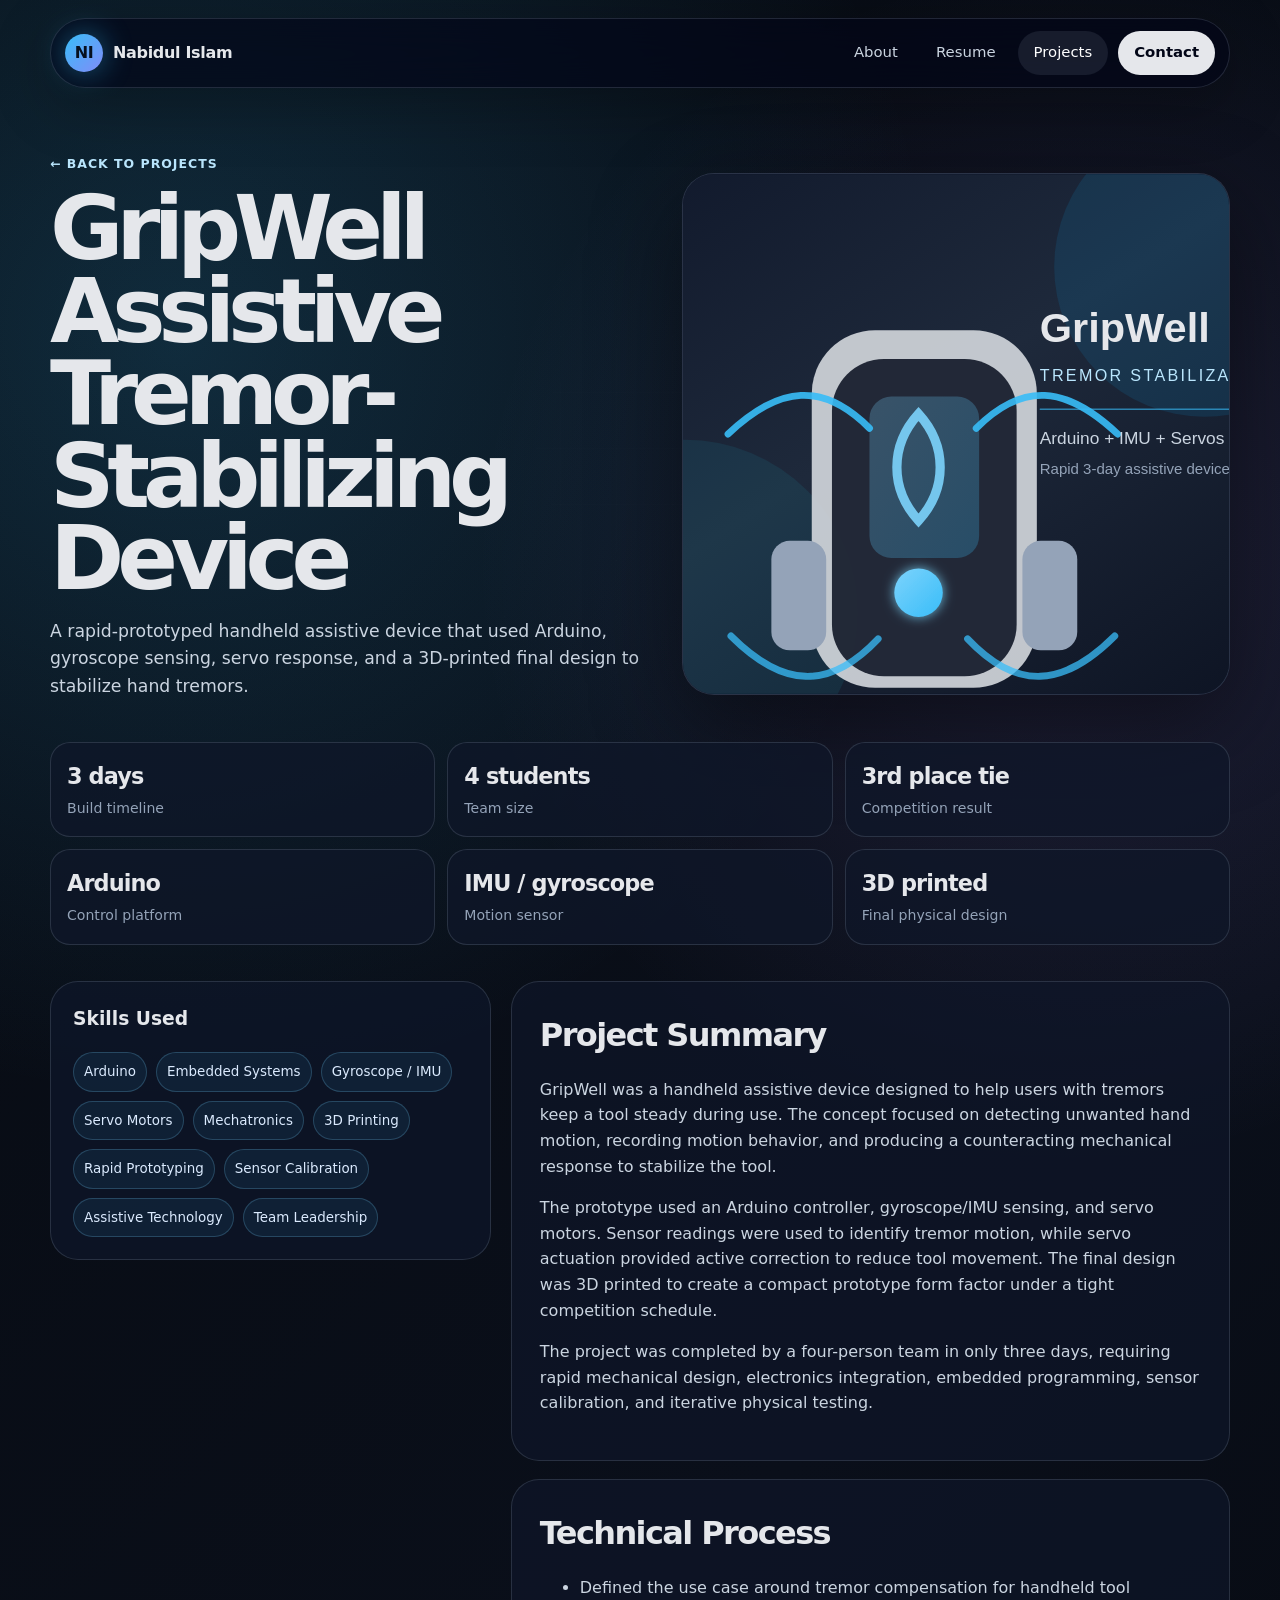
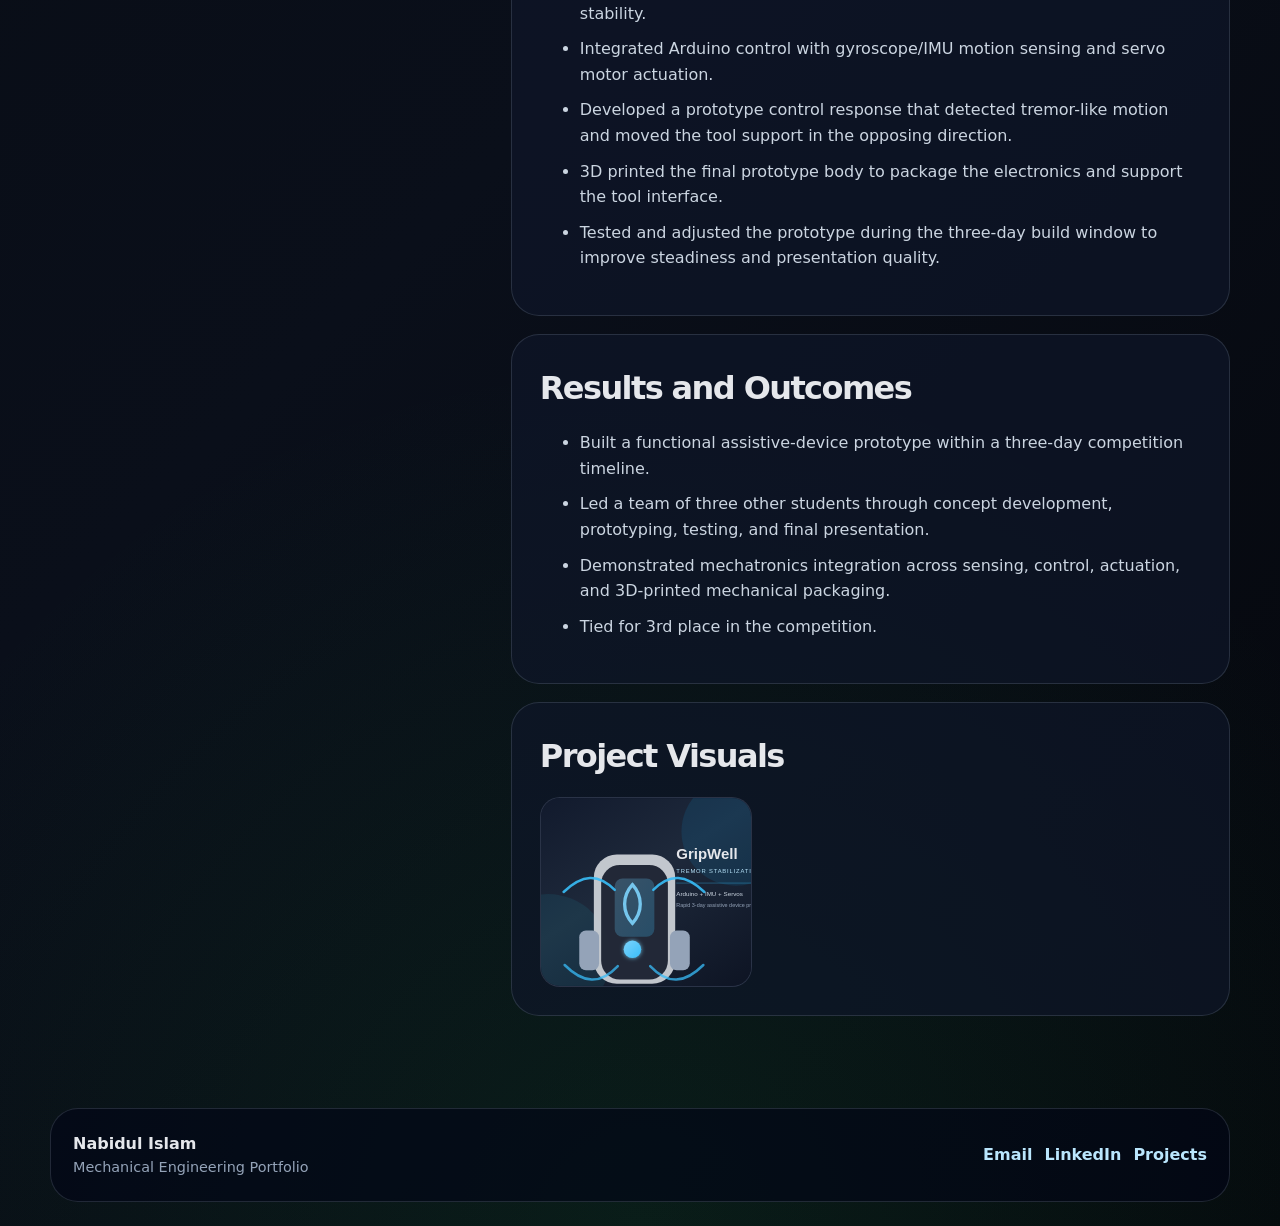
==== gripwell-assistive-device.html @ 11ddad51 "Add files via upload" ====
<!doctype html><html lang="en"><head><title>GripWell Assistive Tremor-Stabilizing Device | Nabidul Islam</title><meta charset="utf-8">
<meta name="viewport" content="width=device-width, initial-scale=1">
<meta name="description" content="Mechanical engineering portfolio for Nabidul Islam: design, robotics, thermal systems, FEA, mechatronics, and sustainability projects.">
<link rel="stylesheet" href="assets/css/styles.css">
<script defer src="assets/js/main.js"></script></head><body><div class="page"><header class="site-header">
  <a class="brand" href="index.html" aria-label="Home"><span class="brand-mark">NI</span><span>Nabidul Islam</span></a>
  <button class="nav-toggle" aria-label="Open navigation" data-nav-toggle><span></span><span></span></button>
  <nav class="nav" data-nav>
    <a  href="index.html">About</a>
    <a  href="resume.html">Resume</a>
    <a class="active" href="projects.html">Projects</a>
    <a class="nav-cta" href="mailto:nabidulislam16@gmail.com">Contact</a>
  </nav>
</header>
<main class="container project-detail">
  <section class="project-top">
    <div class="page-title"><a class="crumb" href="projects.html">← Back to Projects</a><h1>GripWell Assistive Tremor-Stabilizing Device</h1><p>A rapid-prototyped handheld assistive device that used Arduino, gyroscope sensing, servo response, and a 3D-printed final design to stabilize hand tremors.</p></div>
    <div class="project-visual"><img src="assets/images/gripwell.svg" alt="GripWell Assistive Tremor-Stabilizing Device hero visual"></div>
  </section>
  <section class="metric-strip"><div class="metric"><strong>3 days</strong><span>Build timeline</span></div><div class="metric"><strong>4 students</strong><span>Team size</span></div><div class="metric"><strong>3rd place tie</strong><span>Competition result</span></div><div class="metric"><strong>Arduino</strong><span>Control platform</span></div><div class="metric"><strong>IMU / gyroscope</strong><span>Motion sensor</span></div><div class="metric"><strong>3D printed</strong><span>Final physical design</span></div></section>
  <section class="content-grid">
    <aside class="side-panel"><h3>Skills Used</h3><div class="stack"><span>Arduino</span><span>Embedded Systems</span><span>Gyroscope / IMU</span><span>Servo Motors</span><span>Mechatronics</span><span>3D Printing</span><span>Rapid Prototyping</span><span>Sensor Calibration</span><span>Assistive Technology</span><span>Team Leadership</span></div></aside>
    <div>
      <article class="summary-block"><h2>Project Summary</h2><p>GripWell was a handheld assistive device designed to help users with tremors keep a tool steady during use. The concept focused on detecting unwanted hand motion, recording motion behavior, and producing a counteracting mechanical response to stabilize the tool.</p><p>The prototype used an Arduino controller, gyroscope/IMU sensing, and servo motors. Sensor readings were used to identify tremor motion, while servo actuation provided active correction to reduce tool movement. The final design was 3D printed to create a compact prototype form factor under a tight competition schedule.</p><p>The project was completed by a four-person team in only three days, requiring rapid mechanical design, electronics integration, embedded programming, sensor calibration, and iterative physical testing.</p></article>
      <article class="summary-block"><h2>Technical Process</h2><ul><li>Defined the use case around tremor compensation for handheld tool stability.</li><li>Integrated Arduino control with gyroscope/IMU motion sensing and servo motor actuation.</li><li>Developed a prototype control response that detected tremor-like motion and moved the tool support in the opposing direction.</li><li>3D printed the final prototype body to package the electronics and support the tool interface.</li><li>Tested and adjusted the prototype during the three-day build window to improve steadiness and presentation quality.</li></ul></article>
      <article class="summary-block"><h2>Results and Outcomes</h2><ul><li>Built a functional assistive-device prototype within a three-day competition timeline.</li><li>Led a team of three other students through concept development, prototyping, testing, and final presentation.</li><li>Demonstrated mechatronics integration across sensing, control, actuation, and 3D-printed mechanical packaging.</li><li>Tied for 3rd place in the competition.</li></ul></article>
      <article class="summary-block"><h2>Project Visuals</h2><div class="gallery"><img src="assets/images/gripwell.svg" alt="GripWell Assistive Tremor-Stabilizing Device project image"></div></article>
    </div>
  </section>
</main><footer class="footer">
  <div><strong>Nabidul Islam</strong><span>Mechanical Engineering Portfolio</span></div>
  <div class="footer-links"><a href="mailto:nabidulislam16@gmail.com">Email</a><a href="https://linkedin.com/in/nabidul-islam-5b1bb9274/">LinkedIn</a><a href="projects.html">Projects</a></div>
</footer></div></body></html>
---- assets/css/styles.css ----
:root{
  --bg:#070b12;
  --bg-2:#0b1120;
  --panel:rgba(15,23,42,.72);
  --panel-2:rgba(17,24,39,.86);
  --muted:#94a3b8;
  --text:#e5e7eb;
  --text-soft:#cbd5e1;
  --line:rgba(148,163,184,.20);
  --accent:#38bdf8;
  --accent-2:#7dd3fc;
  --gold:#fcd34d;
  --shadow: 0 30px 90px rgba(0,0,0,.45);
  --radius:28px;
  --max:1180px;
}
*{box-sizing:border-box}
html{scroll-behavior:smooth}
body{
  margin:0;
  color:var(--text);
  background:
    radial-gradient(circle at 14% 12%, rgba(56,189,248,.18), transparent 28%),
    radial-gradient(circle at 84% 20%, rgba(167,139,250,.14), transparent 24%),
    radial-gradient(circle at 50% 100%, rgba(34,197,94,.10), transparent 30%),
    linear-gradient(135deg, var(--bg), #0a0f1a 55%, #05070c);
  font-family: Inter, ui-sans-serif, system-ui, -apple-system, BlinkMacSystemFont, "Segoe UI", sans-serif;
  line-height:1.6;
  min-height:100vh;
}
a{color:inherit;text-decoration:none}
img{max-width:100%;display:block}
.page{min-height:100vh;position:relative;overflow:hidden}
.page::before{
  content:"";position:fixed;inset:0;pointer-events:none;opacity:.28;
  background-image:linear-gradient(rgba(255,255,255,.035) 1px, transparent 1px), linear-gradient(90deg, rgba(255,255,255,.035) 1px, transparent 1px);
  background-size:56px 56px;
  mask-image:radial-gradient(circle at center, black, transparent 80%);
}
.site-header{
  width:min(var(--max), calc(100% - 40px));
  margin:18px auto 0;
  display:flex;align-items:center;justify-content:space-between;
  padding:12px 14px;
  border:1px solid var(--line);
  border-radius:999px;
  background:rgba(2,6,23,.66);
  backdrop-filter:blur(18px);
  position:sticky;top:18px;z-index:20;
  box-shadow:0 16px 60px rgba(0,0,0,.28);
}
.brand{display:flex;align-items:center;gap:10px;font-weight:760;letter-spacing:-.02em}
.brand-mark{width:38px;height:38px;border-radius:50%;display:grid;place-items:center;background:linear-gradient(135deg,#38bdf8,#818cf8);color:#06101f;font-weight:900;box-shadow:0 0 30px rgba(56,189,248,.45)}
.nav{display:flex;align-items:center;gap:6px}
.nav a{font-size:.93rem;color:var(--text-soft);padding:10px 16px;border-radius:999px;transition:.25s ease}
.nav a:hover,.nav a.active{background:rgba(148,163,184,.13);color:#fff}
.nav .nav-cta{background:#e5e7eb;color:#020617;font-weight:800;margin-left:4px}
.nav .nav-cta:hover{background:#fff;color:#020617;transform:translateY(-1px)}
.nav-toggle{display:none;background:transparent;border:0;padding:10px;gap:5px;flex-direction:column}
.nav-toggle span{display:block;width:22px;height:2px;background:#e5e7eb;border-radius:99px}
.container{width:min(var(--max), calc(100% - 40px));margin:0 auto;position:relative;z-index:1}
.hero{display:grid;grid-template-columns:1.05fr .75fr;align-items:center;gap:42px;padding:90px 0 70px;min-height:calc(100vh - 92px)}
.eyebrow{display:inline-flex;align-items:center;gap:10px;color:#bae6fd;background:rgba(56,189,248,.10);border:1px solid rgba(56,189,248,.24);padding:8px 13px;border-radius:999px;font-weight:750;font-size:.8rem;letter-spacing:.12em;text-transform:uppercase}
.hero h1{font-size:clamp(3.4rem,8vw,7.9rem);line-height:.88;margin:22px 0 22px;letter-spacing:-.09em}
.hero h1 span{display:block;background:linear-gradient(135deg,#fff 10%,#cbd5e1 55%,#7dd3fc);-webkit-background-clip:text;background-clip:text;color:transparent}
.hero p{font-size:1.14rem;color:var(--text-soft);max-width:680px;margin:0 0 28px}
.hero-actions{display:flex;gap:12px;flex-wrap:wrap;margin-top:28px}
.profile-photo-card{position:relative;border:1px solid var(--line);background:linear-gradient(145deg,rgba(15,23,42,.88),rgba(2,6,23,.56));border-radius:var(--radius);box-shadow:var(--shadow);padding:14px;overflow:hidden}.profile-photo-card::after{content:"";position:absolute;inset:auto -90px -120px auto;width:300px;height:300px;border-radius:50%;background:rgba(56,189,248,.13);filter:blur(10px)}.profile-photo-card img{position:relative;z-index:1;width:100%;height:min(620px,72vh);object-fit:cover;object-position:center 24%;display:block;border-radius:calc(var(--radius) - 10px);filter:saturate(1.03) contrast(1.02)}
.btn{display:inline-flex;align-items:center;justify-content:center;gap:10px;padding:13px 18px;border-radius:999px;border:1px solid var(--line);font-weight:800;transition:.22s ease;background:rgba(15,23,42,.56)}
.btn.primary{background:linear-gradient(135deg,#e5e7eb,#ffffff);color:#020617;border-color:transparent}
.btn:hover{transform:translateY(-2px);box-shadow:0 20px 50px rgba(0,0,0,.25)}
.hero-card{position:relative;border:1px solid var(--line);background:linear-gradient(145deg,rgba(15,23,42,.88),rgba(2,6,23,.56));border-radius:var(--radius);box-shadow:var(--shadow);padding:26px;overflow:hidden}
.hero-card::after{content:"";position:absolute;inset:auto -90px -120px auto;width:300px;height:300px;border-radius:50%;background:rgba(56,189,248,.13);filter:blur(10px)}
.orbit{aspect-ratio:1/1;border-radius:50%;border:1px solid rgba(148,163,184,.16);position:relative;display:grid;place-items:center;margin:8px auto 24px;max-width:420px;background:radial-gradient(circle, rgba(56,189,248,.16), rgba(15,23,42,.2) 48%, transparent 49%)}
.orbit::before,.orbit::after{content:"";position:absolute;border:1px solid rgba(125,211,252,.24);border-radius:50%;inset:14%;animation:spin 22s linear infinite}.orbit::after{inset:28%;animation-duration:16s;animation-direction:reverse}
.core{width:135px;height:135px;border-radius:40px;background:linear-gradient(135deg,#38bdf8,#818cf8);display:grid;place-items:center;color:#03101e;font-size:3rem;font-weight:950;box-shadow:0 0 70px rgba(56,189,248,.4);transform:rotate(-8deg)}
.pill-cloud{display:flex;flex-wrap:wrap;gap:10px;position:relative;z-index:2}.pill-cloud span{padding:9px 12px;border:1px solid var(--line);background:rgba(148,163,184,.08);border-radius:999px;color:var(--text-soft);font-size:.88rem}
@keyframes spin{to{transform:rotate(360deg)}}
.section{padding:76px 0}.section-head{display:flex;align-items:end;justify-content:space-between;gap:28px;margin-bottom:28px}.section-head.stacked{align-items:flex-start;flex-direction:column;gap:14px}.section-head.stacked p{max-width:980px}.focus-grid{margin-top:18px}.section-head h2{font-size:clamp(2rem,4vw,4.1rem);line-height:1;margin:0;letter-spacing:-.06em}.section-head p{color:var(--muted);max-width:540px;margin:0}.grid{display:grid;gap:18px}.grid-3{grid-template-columns:repeat(3,1fr)}.grid-2{grid-template-columns:repeat(2,1fr)}
.stat-card,.info-card,.project-card,.resume-card{border:1px solid var(--line);background:var(--panel);border-radius:24px;padding:22px;box-shadow:0 18px 60px rgba(0,0,0,.22);backdrop-filter:blur(16px)}
.stat-card strong{font-size:2rem;display:block;letter-spacing:-.05em}.stat-card span,.info-card p,.project-card p{color:var(--muted)}
.info-card h3,.resume-card h3{margin:0 0 10px;font-size:1.08rem}.stack{display:flex;flex-wrap:wrap;gap:9px}.stack span{font-size:.84rem;color:#dbeafe;border:1px solid rgba(125,211,252,.22);background:rgba(56,189,248,.08);padding:8px 10px;border-radius:999px}
.projects-hero{padding:90px 0 34px}.projects-hero h1,.page-title h1{font-size:clamp(3rem,7vw,6.6rem);line-height:.92;margin:18px 0;letter-spacing:-.08em}.projects-hero p,.page-title p{color:var(--text-soft);max-width:760px;font-size:1.08rem}
.project-grid{display:grid;grid-template-columns:repeat(3,1fr);gap:18px;padding-bottom:76px}.project-card{padding:0;overflow:hidden;min-height:100%;transition:.28s ease}.project-card:hover{transform:translateY(-6px);border-color:rgba(125,211,252,.42);box-shadow:0 30px 90px rgba(0,0,0,.32)}.project-image{height:230px;overflow:hidden;background:#0f172a;position:relative}.project-image img{width:100%;height:100%;object-fit:cover;transition:.35s ease}.project-card:hover .project-image img{transform:scale(1.055)}.project-body{padding:22px}.project-body h2{font-size:1.28rem;margin:5px 0 8px;letter-spacing:-.03em}.project-body .tag{font-size:.78rem;color:#bae6fd;text-transform:uppercase;letter-spacing:.12em;font-weight:800}.project-link{display:inline-flex;margin-top:16px;color:#fff;font-weight:850}.project-link::after{content:"→";margin-left:9px;transition:.2s}.project-card:hover .project-link::after{transform:translateX(4px)}
.resume-shell{min-height:calc(100vh - 88px);padding:54px 0;display:grid;align-items:center}.resume-layout{display:grid;grid-template-columns:.86fr 1.14fr;gap:18px;align-items:stretch}.resume-name{border:1px solid var(--line);background:linear-gradient(145deg,rgba(56,189,248,.13),rgba(15,23,42,.82));border-radius:32px;padding:34px;box-shadow:var(--shadow)}.resume-name h1{font-size:clamp(2.4rem,5vw,5.1rem);line-height:.94;margin:18px 0;letter-spacing:-.08em}.resume-name p{color:var(--text-soft)}.resume-contact{display:grid;gap:9px;margin-top:22px}.resume-contact a,.resume-contact span{color:#dbeafe}.resume-main{display:grid;grid-template-columns:1fr 1fr;gap:14px}.resume-card ul{padding-left:18px;margin:8px 0 0}.resume-card li{color:var(--text-soft);margin:6px 0}.resume-card.full{grid-column:1/-1}.print-btn{margin-top:22px}

.resume-pdf-shell{padding:32px 0 48px;min-height:calc(100vh - 88px)}
.resume-pdf-layout{grid-template-columns:.38fr 1.62fr;min-height:78vh;align-items:stretch}
.resume-pdf-side{display:flex;flex-direction:column;justify-content:center}
.resume-actions{display:flex;flex-wrap:wrap;gap:10px;margin-top:22px}
.resume-pdf-panel{border:1px solid var(--line);background:linear-gradient(145deg,rgba(15,23,42,.90),rgba(2,6,23,.62));border-radius:32px;padding:14px;box-shadow:var(--shadow);min-height:78vh;display:flex;flex-direction:column;overflow:hidden}
.resume-pdf-frame{width:100%;flex:1;min-height:74vh;border:0;border-radius:22px;background:#f8fafc}
.resume-pdf-fallback{margin:12px 4px 0;color:var(--muted);font-size:.92rem}.resume-pdf-fallback a{color:#bae6fd;font-weight:800}

.project-detail{padding:62px 0 74px}.project-top{display:grid;grid-template-columns:1.05fr .95fr;gap:26px;align-items:center}.project-visual{border-radius:32px;overflow:hidden;border:1px solid var(--line);box-shadow:var(--shadow);background:#0f172a}.project-visual img{width:100%;height:520px;object-fit:cover}.crumb{color:#bae6fd;font-weight:800;letter-spacing:.08em;text-transform:uppercase;font-size:.78rem}.page-title h1{margin-top:12px}.metric-strip{display:grid;grid-template-columns:repeat(3,1fr);gap:12px;margin-top:24px}.metric{border:1px solid var(--line);background:rgba(15,23,42,.76);border-radius:20px;padding:16px}.metric strong{display:block;font-size:1.4rem;letter-spacing:-.04em}.metric span{color:var(--muted);font-size:.88rem}.content-grid{display:grid;grid-template-columns:.76fr 1.24fr;gap:20px;margin-top:36px}.side-panel{position:sticky;top:104px;align-self:start;border:1px solid var(--line);background:var(--panel);border-radius:28px;padding:22px}.side-panel h3{margin-top:0}.summary-block{border:1px solid var(--line);background:rgba(15,23,42,.68);border-radius:28px;padding:28px;margin-bottom:18px}.summary-block h2{font-size:2rem;letter-spacing:-.05em;margin:0 0 14px}.summary-block p{color:var(--text-soft)}.summary-block li{margin:10px 0;color:var(--text-soft)}.gallery{display:grid;grid-template-columns:repeat(3,1fr);gap:12px}.gallery img{width:100%;height:190px;object-fit:cover;border-radius:20px;border:1px solid var(--line);background:#0f172a}.pdf-links{display:flex;flex-wrap:wrap;gap:10px;margin-top:16px}.pdf-links a{font-size:.9rem;border:1px solid var(--line);border-radius:999px;padding:9px 12px;color:#e0f2fe;background:rgba(56,189,248,.07)}
.footer{width:min(var(--max), calc(100% - 40px));margin:0 auto 24px;padding:22px;border:1px solid var(--line);border-radius:28px;background:rgba(2,6,23,.62);display:flex;align-items:center;justify-content:space-between;gap:18px}.footer strong{display:block}.footer span{display:block;color:var(--muted);font-size:.9rem}.footer-links{display:flex;gap:12px;flex-wrap:wrap}.footer-links a{color:#bae6fd;font-weight:750}
@media (max-width: 980px){.hero,.project-top,.content-grid,.resume-layout{grid-template-columns:1fr}.project-grid,.grid-3,.metric-strip{grid-template-columns:repeat(2,1fr)}.project-visual img{height:380px}.side-panel{position:relative;top:auto}.resume-main{grid-template-columns:1fr}}
@media (max-width: 720px){.site-header{border-radius:24px;align-items:flex-start}.nav-toggle{display:flex}.nav{display:none;position:absolute;left:12px;right:12px;top:64px;flex-direction:column;background:rgba(2,6,23,.94);border:1px solid var(--line);border-radius:22px;padding:10px}.nav.open{display:flex}.nav a{width:100%;text-align:center}.hero{padding-top:58px}.project-grid,.grid-3,.grid-2,.metric-strip{grid-template-columns:1fr}.section-head{display:block}.gallery{grid-template-columns:1fr}.footer{display:block}.footer-links{margin-top:12px}.container,.site-header,.footer{width:min(100% - 24px, var(--max))}.hero h1{font-size:3.6rem}.projects-hero h1,.page-title h1{font-size:3.2rem}.project-image{height:210px}.project-visual img{height:280px}}

@media (max-width: 980px){.resume-pdf-layout{min-height:auto}.resume-pdf-panel{min-height:72vh}.resume-pdf-frame{min-height:68vh}.resume-pdf-side{display:block}}
@media (max-width: 720px){.resume-pdf-shell{padding-top:28px}.resume-pdf-panel{padding:10px;border-radius:24px;min-height:68vh}.resume-pdf-frame{min-height:64vh;border-radius:16px}.resume-actions .btn{width:100%}}

@media print{body{background:white;color:#111}.site-header,.footer,.print-btn{display:none}.resume-shell{padding:0}.resume-name,.resume-card{box-shadow:none;border-color:#ddd;background:white;color:#111}.resume-card li,.resume-name p{color:#111}.resume-layout{grid-template-columns:1fr 1.4fr}.page::before{display:none}}

@media (max-width:900px){.hero{grid-template-columns:1fr;min-height:auto}.profile-photo-card{max-width:520px}.profile-photo-card img{height:auto;max-height:none}}
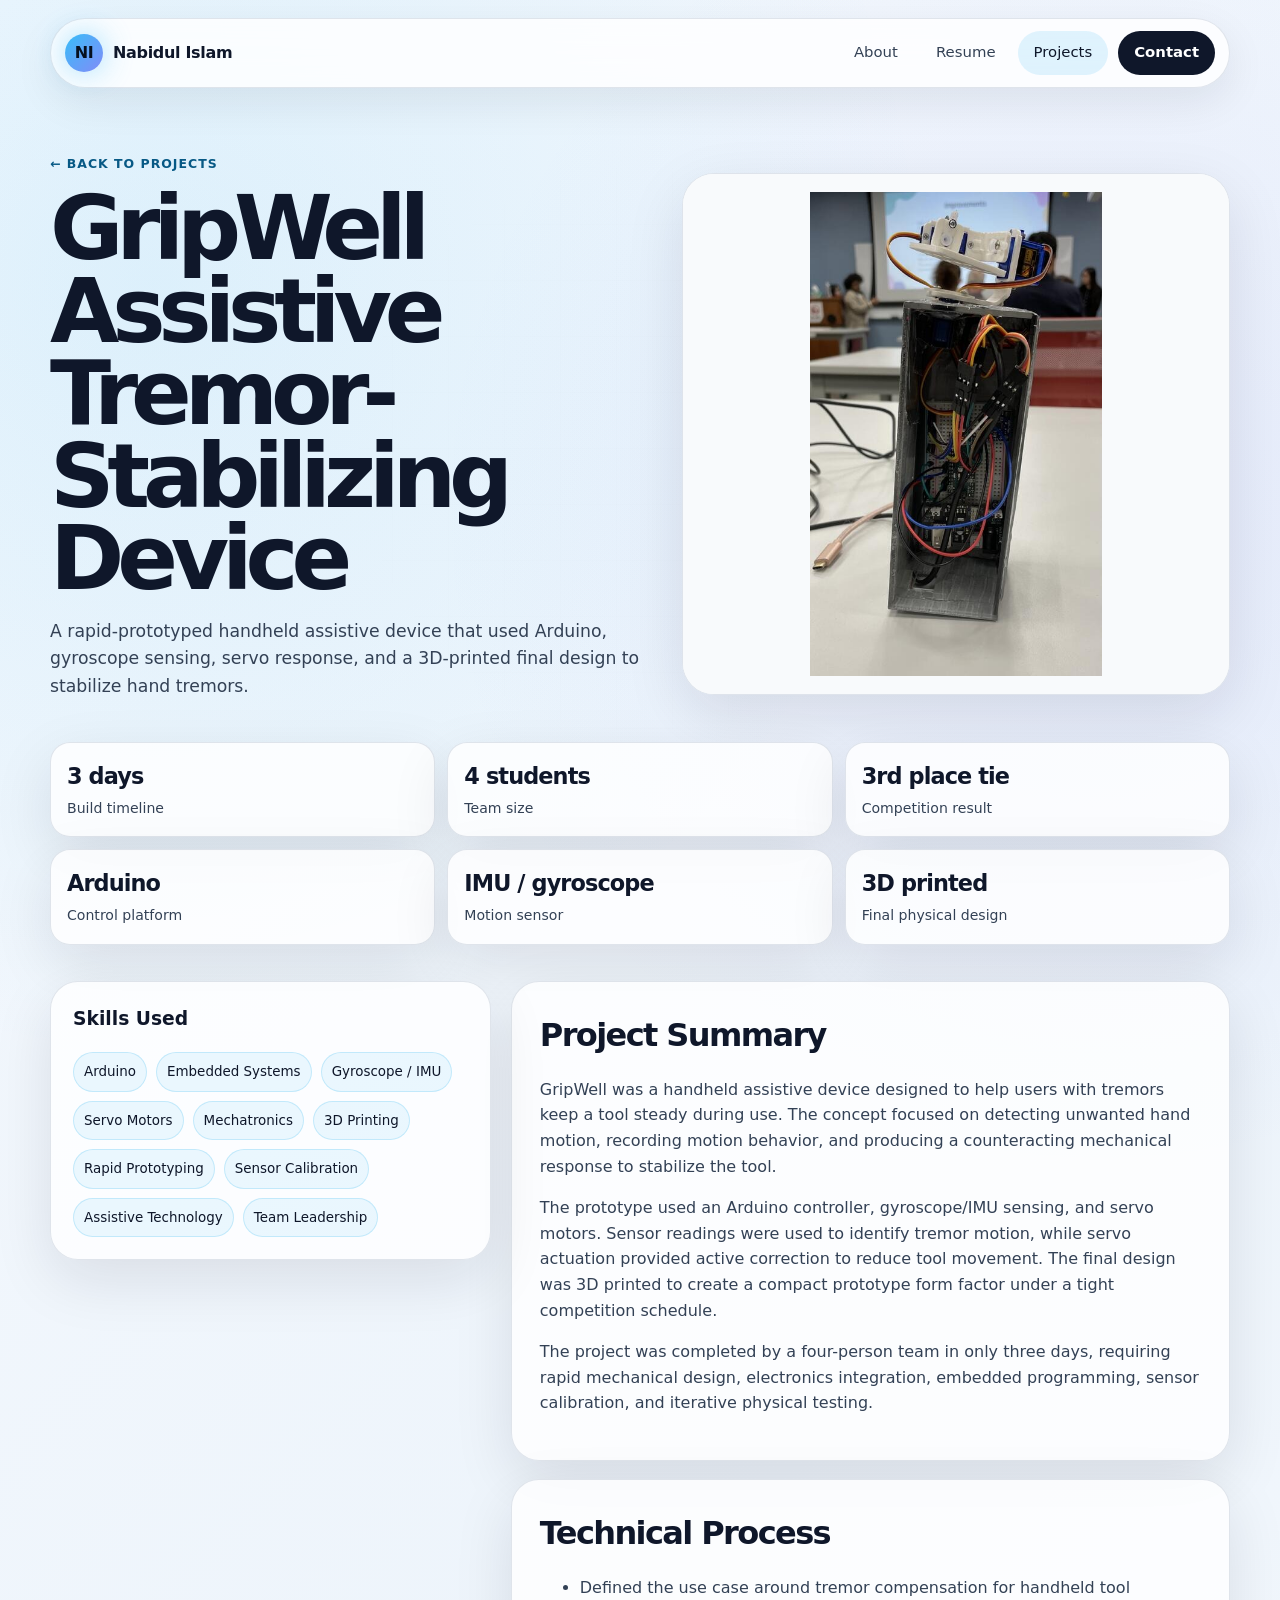
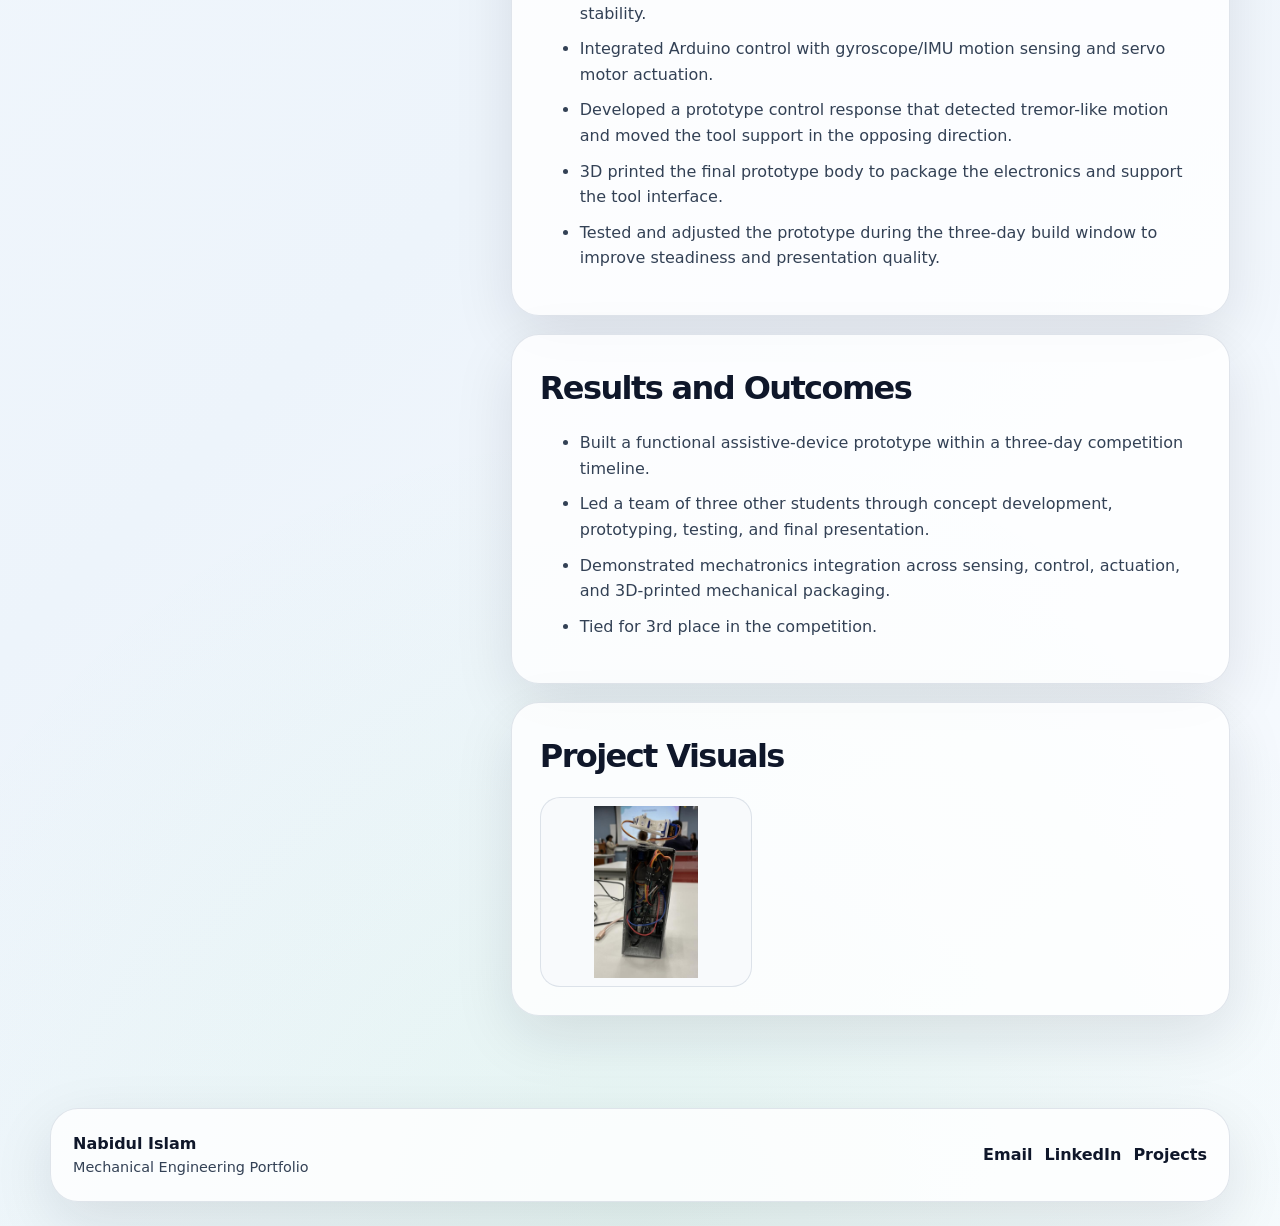
==== commit eae8cde3: "Add files via upload" ====
--- a/gripwell-assistive-device.html
+++ b/gripwell-assistive-device.html
@@ -15,7 +15,7 @@
 <main class="container project-detail">
   <section class="project-top">
     <div class="page-title"><a class="crumb" href="projects.html">← Back to Projects</a><h1>GripWell Assistive Tremor-Stabilizing Device</h1><p>A rapid-prototyped handheld assistive device that used Arduino, gyroscope sensing, servo response, and a 3D-printed final design to stabilize hand tremors.</p></div>
-    <div class="project-visual"><img src="assets/images/gripwell.svg" alt="GripWell Assistive Tremor-Stabilizing Device hero visual"></div>
+    <div class="project-visual"><img src="assets/images/gripwell-photo.jpg" alt="GripWell Assistive Tremor-Stabilizing Device hero visual"></div>
   </section>
   <section class="metric-strip"><div class="metric"><strong>3 days</strong><span>Build timeline</span></div><div class="metric"><strong>4 students</strong><span>Team size</span></div><div class="metric"><strong>3rd place tie</strong><span>Competition result</span></div><div class="metric"><strong>Arduino</strong><span>Control platform</span></div><div class="metric"><strong>IMU / gyroscope</strong><span>Motion sensor</span></div><div class="metric"><strong>3D printed</strong><span>Final physical design</span></div></section>
   <section class="content-grid">
@@ -24,7 +24,7 @@
       <article class="summary-block"><h2>Project Summary</h2><p>GripWell was a handheld assistive device designed to help users with tremors keep a tool steady during use. The concept focused on detecting unwanted hand motion, recording motion behavior, and producing a counteracting mechanical response to stabilize the tool.</p><p>The prototype used an Arduino controller, gyroscope/IMU sensing, and servo motors. Sensor readings were used to identify tremor motion, while servo actuation provided active correction to reduce tool movement. The final design was 3D printed to create a compact prototype form factor under a tight competition schedule.</p><p>The project was completed by a four-person team in only three days, requiring rapid mechanical design, electronics integration, embedded programming, sensor calibration, and iterative physical testing.</p></article>
       <article class="summary-block"><h2>Technical Process</h2><ul><li>Defined the use case around tremor compensation for handheld tool stability.</li><li>Integrated Arduino control with gyroscope/IMU motion sensing and servo motor actuation.</li><li>Developed a prototype control response that detected tremor-like motion and moved the tool support in the opposing direction.</li><li>3D printed the final prototype body to package the electronics and support the tool interface.</li><li>Tested and adjusted the prototype during the three-day build window to improve steadiness and presentation quality.</li></ul></article>
       <article class="summary-block"><h2>Results and Outcomes</h2><ul><li>Built a functional assistive-device prototype within a three-day competition timeline.</li><li>Led a team of three other students through concept development, prototyping, testing, and final presentation.</li><li>Demonstrated mechatronics integration across sensing, control, actuation, and 3D-printed mechanical packaging.</li><li>Tied for 3rd place in the competition.</li></ul></article>
-      <article class="summary-block"><h2>Project Visuals</h2><div class="gallery"><img src="assets/images/gripwell.svg" alt="GripWell Assistive Tremor-Stabilizing Device project image"></div></article>
+      <article class="summary-block"><h2>Project Visuals</h2><div class="gallery"><img src="assets/images/gripwell-photo.jpg" alt="GripWell Assistive Tremor-Stabilizing Device project image"></div></article>
     </div>
   </section>
 </main><footer class="footer">
--- a/assets/css/styles.css
+++ b/assets/css/styles.css
@@ -104,3 +104,91 @@
 @media print{body{background:white;color:#111}.site-header,.footer,.print-btn{display:none}.resume-shell{padding:0}.resume-name,.resume-card{box-shadow:none;border-color:#ddd;background:white;color:#111}.resume-card li,.resume-name p{color:#111}.resume-layout{grid-template-columns:1fr 1.4fr}.page::before{display:none}}
 
 @media (max-width:900px){.hero{grid-template-columns:1fr;min-height:auto}.profile-photo-card{max-width:520px}.profile-photo-card img{height:auto;max-height:none}}
+
+.resume-embed-page{min-height:calc(100vh - 82px);display:flex;flex-direction:column}
+.resume-embed-head{display:flex;align-items:end;justify-content:space-between;gap:24px;padding:34px 0 18px}
+.resume-embed-head h1{font-size:clamp(2.4rem,5vw,4.8rem);line-height:.92;margin:14px 0 0;letter-spacing:-.07em}
+.resume-pdf-shell{width:min(1200px,calc(100% - 40px));margin:0 auto 34px;flex:1;min-height:72vh;border:1px solid var(--line);border-radius:24px;overflow:hidden;background:#020617;box-shadow:var(--shadow)}
+.resume-pdf-shell iframe{width:100%;height:100%;min-height:72vh;border:0;display:block;background:#020617}
+@media (max-width:760px){.resume-embed-head{align-items:flex-start;flex-direction:column}.resume-pdf-shell{width:calc(100% - 24px);min-height:76vh}.resume-pdf-shell iframe{min-height:76vh}}
+
+
+
+/* Lighter theme refresh */
+:root{
+  --bg:#eef5fb;
+  --bg-2:#f8fbff;
+  --panel:rgba(255,255,255,.82);
+  --panel-2:rgba(248,250,252,.94);
+  --muted:#64748b;
+  --text:#0f172a;
+  --text-soft:#334155;
+  --line:rgba(148,163,184,.28);
+  --accent:#0ea5e9;
+  --accent-2:#38bdf8;
+  --shadow:0 20px 60px rgba(15,23,42,.10);
+}
+body{
+  color:var(--text);
+  background:
+    radial-gradient(circle at 12% 10%, rgba(14,165,233,.10), transparent 28%),
+    radial-gradient(circle at 86% 18%, rgba(99,102,241,.08), transparent 26%),
+    radial-gradient(circle at 50% 100%, rgba(34,197,94,.07), transparent 28%),
+    linear-gradient(135deg, #f5f9fe, #edf4fb 55%, #f8fbff);
+}
+.page::before{
+  opacity:.18;
+  background-image:linear-gradient(rgba(15,23,42,.04) 1px, transparent 1px), linear-gradient(90deg, rgba(15,23,42,.04) 1px, transparent 1px);
+}
+.site-header{
+  background:rgba(255,255,255,.82);
+  box-shadow:0 14px 40px rgba(15,23,42,.08);
+}
+.nav a{color:var(--text-soft)}
+.nav a:hover,.nav a.active{background:rgba(14,165,233,.12);color:var(--text)}
+.nav .nav-cta{background:#0f172a;color:#fff}
+.nav .nav-cta:hover{background:#111827;color:#fff}
+.nav-toggle span{background:#0f172a}
+.eyebrow{color:#0369a1;background:rgba(14,165,233,.10);border-color:rgba(14,165,233,.22)}
+.hero h1 span{background:linear-gradient(135deg,#0f172a 10%,#334155 55%,#0ea5e9);-webkit-background-clip:text;background-clip:text;color:transparent}
+.profile-photo-card,.hero-card,.stat-card,.info-card,.project-card,.resume-card,.project-visual,.side-panel,.summary-block,.metric,.footer,.resume-pdf-shell,.resume-pdf-panel{
+  background:rgba(255,255,255,.80) !important;
+  box-shadow:var(--shadow);
+}
+.profile-photo-card,.hero-card,.resume-pdf-panel{border-color:rgba(148,163,184,.22)}
+.btn{background:rgba(255,255,255,.86)}
+.btn.primary{background:linear-gradient(135deg,#0ea5e9,#38bdf8);color:#fff}
+.btn:hover{box-shadow:0 16px 38px rgba(14,165,233,.16)}
+.stat-card span,.info-card p,.project-card p,.metric span,.summary-block p,.summary-block li,.resume-name p,.resume-card li,.page-title p,.projects-hero p,.section-head p,.footer span,.resume-pdf-fallback{color:var(--text-soft)}
+.project-image,.gallery img,.project-visual,.resume-pdf-shell iframe{background:#f8fafc}
+.project-link,.crumb,.footer-links a,.pdf-links a,.stack span,.resume-contact a,.resume-contact span{color:#0f172a}
+.project-body .tag,.crumb{color:#075985}
+.stack span{border-color:rgba(14,165,233,.18);background:rgba(14,165,233,.08)}
+.pdf-links a{background:rgba(14,165,233,.06);border-color:rgba(14,165,233,.16)}
+.footer{background:rgba(255,255,255,.82)}
+.metric{background:rgba(255,255,255,.82)}
+.summary-block{background:rgba(255,255,255,.86)}
+.project-image{background:linear-gradient(135deg,#eff6ff,#f8fafc)}
+.project-card:hover{box-shadow:0 22px 56px rgba(15,23,42,.12)}
+.resume-pdf-shell{background:rgba(255,255,255,.84)}
+.resume-pdf-shell iframe,.resume-pdf-frame{background:#fff}
+/* GripWell image zoomed out */
+.project-image img[src$="gripwell-photo.jpg"]{
+  object-fit:contain;
+  padding:10px;
+  background:#f8fafc;
+}
+.project-visual img[src$="gripwell-photo.jpg"]{
+  object-fit:contain;
+  object-position:center center;
+  padding:18px;
+  background:#f8fafc;
+}
+.gallery img[src$="gripwell-photo.jpg"]{
+  object-fit:contain;
+  padding:8px;
+  background:#f8fafc;
+}
+@media (max-width:720px){
+  .nav{background:rgba(255,255,255,.96)}
+}
